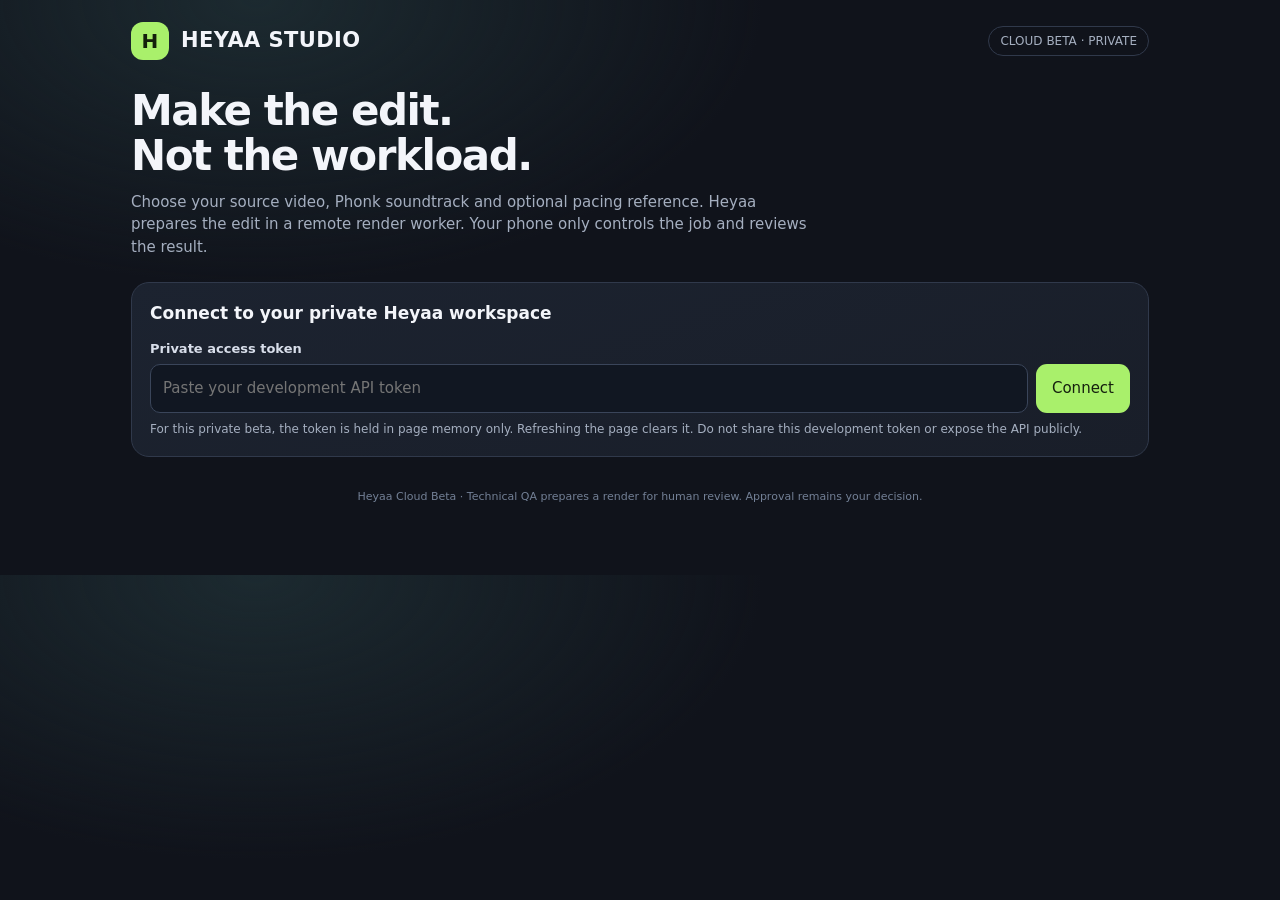
==== cloud/static/index.html @ 1ca710ea "feat(cloud): add responsive phone-first Studio interface" ====
<!doctype html>
<html lang="en">
<head>
<meta charset="utf-8">
<meta name="viewport" content="width=device-width, initial-scale=1, viewport-fit=cover">
<meta name="theme-color" content="#10131b">
<title>Heyaa Studio</title>
<style>
:root{color-scheme:dark;--bg:#10131b;--panel:#191e29;--panel2:#202737;--line:#30394b;--ink:#f3f5fa;--muted:#a5afc0;--accent:#a9f06b;--danger:#ff7777;--blue:#8dbbff}
*{box-sizing:border-box}body{margin:0;background:radial-gradient(ellipse at 20% 0,#1c2a30 0,transparent 35%),var(--bg);color:var(--ink);font:15px/1.5 system-ui,-apple-system,Segoe UI,sans-serif}
main{width:min(1050px,100%);margin:auto;padding:22px 16px 70px}.top{display:flex;align-items:center;justify-content:space-between;gap:12px;margin-bottom:28px}.brand{display:flex;align-items:center;gap:12px;font-weight:800;font-size:21px;letter-spacing:.02em}.mark{width:38px;height:38px;border-radius:12px;background:var(--accent);color:#14200c;display:grid;place-items:center;font-weight:900;font-size:20px}.tag{border:1px solid var(--line);border-radius:99px;padding:5px 11px;color:var(--muted);font-size:12px}
h1{font-size:clamp(28px,5vw,42px);line-height:1.08;margin:0 0 12px;letter-spacing:-.035em}.lead{color:var(--muted);max-width:680px;margin:0 0 24px}.grid{display:grid;grid-template-columns:repeat(2,minmax(0,1fr));gap:14px}.card{background:linear-gradient(160deg,#1c2330,var(--panel));border:1px solid var(--line);border-radius:18px;padding:18px;margin:14px 0}.card h2{margin:0 0 12px;font-size:17px}.full{grid-column:1/-1}
label{display:block;color:#d8deea;font-size:13px;font-weight:650;margin:11px 0 6px}input[type=text],input[type=password],select{width:100%;min-width:0;background:#111722;border:1px solid #3a455a;border-radius:10px;padding:12px;color:var(--ink);font:inherit}input[type=file]{width:100%;max-width:100%;border:1px dashed #526078;border-radius:10px;padding:10px;background:#121925;color:var(--muted)}input:focus,select:focus{outline:2px solid #a9f06b66;border-color:var(--accent)}.or{color:#69758a;font-size:11px;text-align:center;margin:7px 0}
button,.button{border:0;border-radius:11px;padding:11px 16px;background:var(--accent);color:#15200e;font-weight:800;font:inherit;cursor:pointer;text-decoration:none;display:inline-flex;align-items:center;justify-content:center;gap:8px}button:disabled{opacity:.5;cursor:not-allowed}.secondary{background:#2b3547;color:var(--ink);border:1px solid #46536b}.danger{background:#48282e;color:#ffd9dc;border:1px solid #75424a}.actions{display:flex;flex-wrap:wrap;gap:9px;margin-top:14px}.notice{display:none;padding:12px 14px;border:1px solid var(--line);border-radius:12px;margin:14px 0;background:#202737}.notice.error{display:block;border-color:#85434b;color:#ffd7d9;background:#301e25}.notice.ok{display:block;border-color:#547a43;color:#d9ffc8;background:#1f2b1b}.hint{font-size:12px;color:var(--muted);margin:7px 0 0}.status{display:inline-flex;align-items:center;border-radius:99px;padding:4px 9px;font-size:12px;background:#293347;color:#d4e0fa}.status.ready_for_review,.status.approved{background:#293d26;color:#d7ffc5}.status.failed,.status.cancelled{background:#492a30;color:#ffd8dc}.progress{height:5px;border-radius:9px;background:#30394b;overflow:hidden;margin:10px 0}.progress span{display:block;height:100%;background:var(--accent);width:0;transition:width .2s}
.event{padding:10px 0;border-bottom:1px solid #2b3444}.event:last-child{border:0}.eventtop{display:flex;justify-content:space-between;gap:8px;color:var(--muted);font-size:11px}.event strong{font-size:13px;color:var(--ink)}.event p{margin:3px 0 0;color:#b9c3d3;font-size:13px;overflow-wrap:anywhere}.jobs{display:grid;gap:8px}.jobrow{display:flex;justify-content:space-between;align-items:center;gap:12px;border:1px solid var(--line);border-radius:12px;background:#131a26;padding:10px 12px}.jobrow small{color:var(--muted);display:block}.tokenrow{display:flex;gap:8px}.tokenrow input{flex:1;min-width:0}.video{width:100%;max-height:65vh;background:#07090d;border-radius:14px;margin-top:12px}details{margin-top:14px}summary{cursor:pointer;color:var(--muted);font-size:13px}pre{white-space:pre-wrap;overflow-wrap:anywhere;max-height:240px;overflow:auto;color:#bcc8d8;background:#101620;padding:12px;border-radius:10px;font-size:11px}
#workspace{display:none}footer{color:#738096;font-size:11px;text-align:center;margin-top:32px}
@media(max-width:680px){main{padding:16px 12px 50px}.grid{grid-template-columns:1fr}.full{grid-column:auto}.card{padding:15px}.top{margin-bottom:22px}.tokenrow{flex-direction:column}.tokenrow button{width:100%}.actions button,.actions a{flex:1 1 auto}}
</style>
</head>
<body>
<main>
  <header class="top"><div class="brand"><div class="mark">H</div><span>HEYAA STUDIO</span></div><span class="tag">CLOUD BETA · PRIVATE</span></header>
  <section>
    <h1>Make the edit.<br>Not the workload.</h1>
    <p class="lead">Choose your source video, Phonk soundtrack and optional pacing reference. Heyaa prepares the edit in a remote render worker. Your phone only controls the job and reviews the result.</p>
  </section>
  <div id="notice" class="notice" role="status"></div>
  <section id="login" class="card">
    <h2>Connect to your private Heyaa workspace</h2>
    <label for="token">Private access token</label>
    <div class="tokenrow"><input id="token" type="password" autocomplete="current-password" placeholder="Paste your development API token"><button id="connect">Connect</button></div>
    <p class="hint">For this private beta, the token is held in page memory only. Refreshing the page clears it. Do not share this development token or expose the API publicly.</p>
  </section>
  <section id="workspace">
    <form id="jobForm">
      <div class="grid">
        <div class="card">
          <h2>01 · Source video</h2>
          <label for="videoFile">Choose a video file</label>
          <input id="videoFile" type="file" accept="video/mp4,video/quicktime,video/webm,video/x-matroska,.m4v">
          <div class="or">OR USE A LINK</div>
          <input id="videoUrl" type="text" placeholder="TikTok post or YouTube video URL" autocomplete="url">
        </div>
        <div class="card">
          <h2>02 · Music</h2>
          <label for="musicFile">Choose your soundtrack</label>
          <input id="musicFile" type="file" accept="audio/mpeg,audio/wav,audio/mp4,audio/aac,audio/flac,audio/ogg,.opus">
          <div class="or">OR USE A LINK</div>
          <input id="musicUrl" type="text" placeholder="YouTube or TikTok music source URL" autocomplete="url">
        </div>
        <div class="card">
          <h2>03 · Pacing reference <span class="tag">OPTIONAL</span></h2>
          <label for="referenceFile">Choose a reference edit</label>
          <input id="referenceFile" type="file" accept="video/mp4,video/quicktime,video/webm,video/x-matroska,.m4v">
          <div class="or">OR USE A LINK</div>
          <input id="referenceUrl" type="text" placeholder="YouTube or TikTok reference URL" autocomplete="url">
          <p class="hint">Heyaa measures shot timing. It does not copy reference frames or effects.</p>
        </div>
        <div class="card">
          <h2>04 · Edit settings</h2>
          <label for="layout">Vertical framing</label>
          <select id="layout"><option value="fill">Fill — full-screen crop</option><option value="blur_fit">Blur fit — preserve full frame</option></select>
          <p class="hint">The renderer uses the current project profile for duration, speed, freeze and audio settings.</p>
          <p class="hint">AI restoration is enabled only on a worker that has a verified hardware-backed Vulkan GPU.</p>
        </div>
      </div>
      <div class="card">
        <h2>Ready to create?</h2>
        <div id="uploadProgress" class="hint" aria-live="polite">Your files upload directly to private storage; Heyaa's API does not proxy the media.</div>
        <div class="progress"><span id="uploadBar"></span></div>
        <div class="actions"><button id="createJob" type="submit">Create edit <span aria-hidden="true">→</span></button><button id="refreshJobs" type="button" class="secondary">Refresh jobs</button><button id="logout" type="button" class="secondary">Disconnect</button></div>
      </div>
    </form>
    <div class="grid">
      <section class="card">
        <h2>Recent jobs</h2>
        <div id="jobs" class="jobs"><p class="hint">No jobs loaded.</p></div>
      </section>
      <section class="card">
        <h2>Selected job</h2>
        <div id="jobSummary"><p class="hint">Create an edit or select a recent job.</p></div>
        <div id="previewArea"></div>
        <div id="jobActions" class="actions"></div>
      </section>
      <section class="card full">
        <h2>Agent Room · Live pipeline events</h2>
        <div id="events"><p class="hint">The real worker events appear here as the job progresses.</p></div>
        <details><summary>Render log tail</summary><pre id="logTail">No render logs yet.</pre></details>
      </section>
    </div>
  </section>
  <footer>Heyaa Cloud Beta · Technical QA prepares a render for human review. Approval remains your decision.</footer>
</main>
<script>
(() => {
  let authToken = "";
  let selectedJob = "";
  let pollHandle = null;
  const $ = (id) => document.getElementById(id);
  const notice = $("notice");
  function showNotice(message, type="error") {
    notice.textContent = message;
    notice.className = "notice " + type;
  }
  function clearNotice() { notice.textContent = ""; notice.className = "notice"; }
  async function api(path, options={}) {
    const headers = new Headers(options.headers || {});
    headers.set("Authorization", "Bearer " + authToken);
    if (options.body && !(options.body instanceof FormData)) headers.set("Content-Type", "application/json");
    const response = await fetch(path, {...options, headers});
    const text = await response.text();
    let body = {};
    try { body = text ? JSON.parse(text) : {}; } catch (_) { body = {detail:text}; }
    if (!response.ok) throw new Error(body.detail || ("Request failed: " + response.status));
    return body;
  }
  function setBusy(busy, label) {
    $("createJob").disabled = busy;
    $("createJob").textContent = busy ? (label || "Working…") : "Create edit →";
  }
  function extMime(file, slot) {
    if (file.type) return file.type;
    const ext = file.name.split(".").pop().toLowerCase();
    const map = {
      mp4:"video/mp4",mov:"video/quicktime",mkv:"video/x-matroska",webm:"video/webm",m4v:"video/x-m4v",
      mp3:"audio/mpeg",wav:"audio/wav",m4a:"audio/mp4",aac:"audio/aac",flac:"audio/flac",ogg:"audio/ogg",opus:"audio/opus"
    };
    return map[ext] || (slot === "music" ? "audio/mpeg" : "video/mp4");
  }
  function xhrUpload(url, fields, file, onProgress) {
    return new Promise((resolve, reject) => {
      const form = new FormData();
      Object.entries(fields || {}).forEach(([key,value]) => form.append(key, value));
      form.append("file", file);
      const xhr = new XMLHttpRequest();
      xhr.open("POST", url);
      xhr.upload.onprogress = (event) => {
        if (event.lengthComputable) onProgress(Math.round(event.loaded / event.total * 100));
      };
      xhr.onload = () => xhr.status >= 200 && xhr.status < 300
        ? resolve() : reject(new Error("Private storage upload failed (" + xhr.status + ")."));
      xhr.onerror = () => reject(new Error("Network error while uploading to private storage."));
      xhr.send(form);
    });
  }
  async function mediaSource(slot, fileInput, urlInput, label) {
    const file = $(fileInput).files[0];
    const url = $(urlInput).value.trim();
    if (file && url) throw new Error("Choose either a file or a link for " + label + ", not both.");
    if (!file && !url) {
      if (slot === "reference") return null;
      throw new Error("Choose a source video and music track before creating an edit.");
    }
    if (url) return {url};
    $("uploadProgress").textContent = "Preparing secure " + label + " upload…";
    const contentType = extMime(file, slot);
    const sign = await api("/v1/uploads", {
      method:"POST",
      body:JSON.stringify({slot, filename:file.name, content_type:contentType, size_bytes:file.size})
    });
    await xhrUpload(sign.url, sign.fields, file, (pct) => {
      $("uploadProgress").textContent = "Uploading " + label + " · " + pct + "%";
      $("uploadBar").style.width = pct + "%";
    });
    return {object_key:sign.object_key};
  }
  function statusBadge(status) {
    const span = document.createElement("span");
    span.className = "status " + status;
    span.textContent = (status || "unknown").replaceAll("_"," ");
    return span;
  }
  function renderJobs(jobs) {
    const root = $("jobs"); root.replaceChildren();
    if (!jobs.length) { root.textContent = "No jobs yet."; return; }
    jobs.forEach(job => {
      const row = document.createElement("div"); row.className = "jobrow";
      const left = document.createElement("div");
      const id = document.createElement("strong"); id.textContent = job.job_id.slice(0,8);
      const small = document.createElement("small"); small.textContent = job.created_at ? new Date(job.created_at).toLocaleString() : "";
      left.append(id,small);
      const right = statusBadge(job.status);
      const button = document.createElement("button"); button.className = "secondary"; button.textContent = "Open";
      button.addEventListener("click", () => selectJob(job.job_id));
      row.append(left,right,button); root.append(row);
    });
  }
  async function loadJobs() {
    const data = await api("/v1/jobs");
    renderJobs(data.jobs || []);
  }
  function renderEvents(events) {
    const root = $("events"); root.replaceChildren();
    if (!events || !events.length) { root.textContent = "No pipeline events yet."; return; }
    events.slice(-50).reverse().forEach(item => {
      const row = document.createElement("div"); row.className = "event";
      const top = document.createElement("div"); top.className = "eventtop";
      const stage = document.createElement("strong"); stage.textContent = (item.stage || "event") + " · " + (item.status || "");
      const time = document.createElement("span"); time.textContent = item.timestamp ? new Date(item.timestamp).toLocaleTimeString() : "";
      const summary = document.createElement("p"); summary.textContent = item.summary || "";
      top.append(stage,time); row.append(top,summary); root.append(row);
    });
  }
  async function selectJob(jobId) {
    selectedJob = jobId;
    const job = await api("/v1/jobs/" + encodeURIComponent(jobId));
    $("jobSummary").replaceChildren(statusBadge(job.status));
    const description = document.createElement("p"); description.className = "hint";
    description.textContent = "Job " + job.job_id + (job.error ? " · " + job.error : "");
    $("jobSummary").append(description);
    renderEvents(job.progress || []);
    $("logTail").textContent = job.log_tail || "No render log yet.";
    $("previewArea").replaceChildren(); $("jobActions").replaceChildren();
    if (job.status === "ready_for_review" || job.status === "approved") {
      const preview = await api("/v1/jobs/" + encodeURIComponent(jobId) + "/preview");
      const video = document.createElement("video"); video.className = "video"; video.controls = true; video.playsInline = true; video.preload = "metadata"; video.src = preview.url;
      $("previewArea").append(video);
    }
    if (job.status === "ready_for_review") {
      const approve = document.createElement("button"); approve.textContent = "Approve this render";
      approve.addEventListener("click", async () => {
        approve.disabled = true;
        try { await api("/v1/jobs/" + encodeURIComponent(jobId) + "/approve", {method:"POST"}); await selectJob(jobId); await loadJobs(); showNotice("Render approved. Download is now available.","ok"); }
        catch (error) { showNotice(error.message); approve.disabled = false; }
      });
      $("jobActions").append(approve);
    }
    if (job.status === "approved") {
      const download = document.createElement("button"); download.textContent = "Download final video";
      download.addEventListener("click", async () => {
        download.disabled = true;
        try { const result = await api("/v1/jobs/" + encodeURIComponent(jobId) + "/download"); window.location.href = result.url; }
        catch (error) { showNotice(error.message); download.disabled = false; }
      });
      $("jobActions").append(download);
    }
    if (job.status === "queued" || job.status === "running" || job.status === "cancel_requested") {
      const cancel = document.createElement("button"); cancel.className = "danger"; cancel.textContent = "Cancel job";
      cancel.addEventListener("click", async () => { try { await api("/v1/jobs/" + encodeURIComponent(jobId) + "/cancel",{method:"POST"}); await selectJob(jobId); } catch(e) { showNotice(e.message); } });
      $("jobActions").append(cancel);
    }
    if (["queued","running","cancel_requested"].includes(job.status)) schedulePoll();
    else if (pollHandle) { clearTimeout(pollHandle); pollHandle = null; }
  }
  function schedulePoll() {
    if (pollHandle) clearTimeout(pollHandle);
    pollHandle = setTimeout(async () => {
      if (!selectedJob) return;
      try { await selectJob(selectedJob); await loadJobs(); }
      catch(error) { showNotice(error.message); }
    }, 3500);
  }
  $("connect").addEventListener("click", async () => {
    const value = $("token").value.trim();
    if (!value) { showNotice("Paste your private API token to connect."); return; }
    authToken = value;
    $("connect").disabled = true;
    try {
      await loadJobs();
      $("token").value = "";
      $("login").style.display = "none";
      $("workspace").style.display = "block";
      clearNotice();
    } catch(error) {
      authToken = "";
      showNotice(error.message);
    } finally { $("connect").disabled = false; }
  });
  $("jobForm").addEventListener("submit", async (event) => {
    event.preventDefault(); clearNotice(); setBusy(true,"Preparing uploads…"); $("uploadBar").style.width="0%";
    try {
      const video = await mediaSource("video","videoFile","videoUrl","source video");
      const music = await mediaSource("music","musicFile","musicUrl","music");
      const reference = await mediaSource("reference","referenceFile","referenceUrl","reference");
      $("uploadProgress").textContent = "Queueing render job…";
      const job = await api("/v1/jobs",{
        method:"POST",
        body:JSON.stringify({video,music,reference,layout_mode:$("layout").value,ai_upscale_enabled:false})
      });
      selectedJob = job.job_id;
      await loadJobs(); await selectJob(job.job_id);
      $("uploadProgress").textContent = "Job queued. Follow the Agent Room for live progress.";
      showNotice("Your render job was queued successfully.","ok");
    } catch(error) { showNotice(error.message); }
    finally { setBusy(false); }
  });
  $("refreshJobs").addEventListener("click", async () => { try { await loadJobs(); if(selectedJob) await selectJob(selectedJob); } catch(e) { showNotice(e.message); } });
  $("logout").addEventListener("click", () => {
    authToken = ""; selectedJob = "";
    if (pollHandle) clearTimeout(pollHandle); pollHandle = null;
    $("workspace").style.display = "none"; $("login").style.display = "block";
    $("jobs").replaceChildren(); $("events").replaceChildren(); $("previewArea").replaceChildren();
    showNotice("Disconnected. The access token was cleared from page memory.","ok");
  });
})();
</script>
</body>
</html>
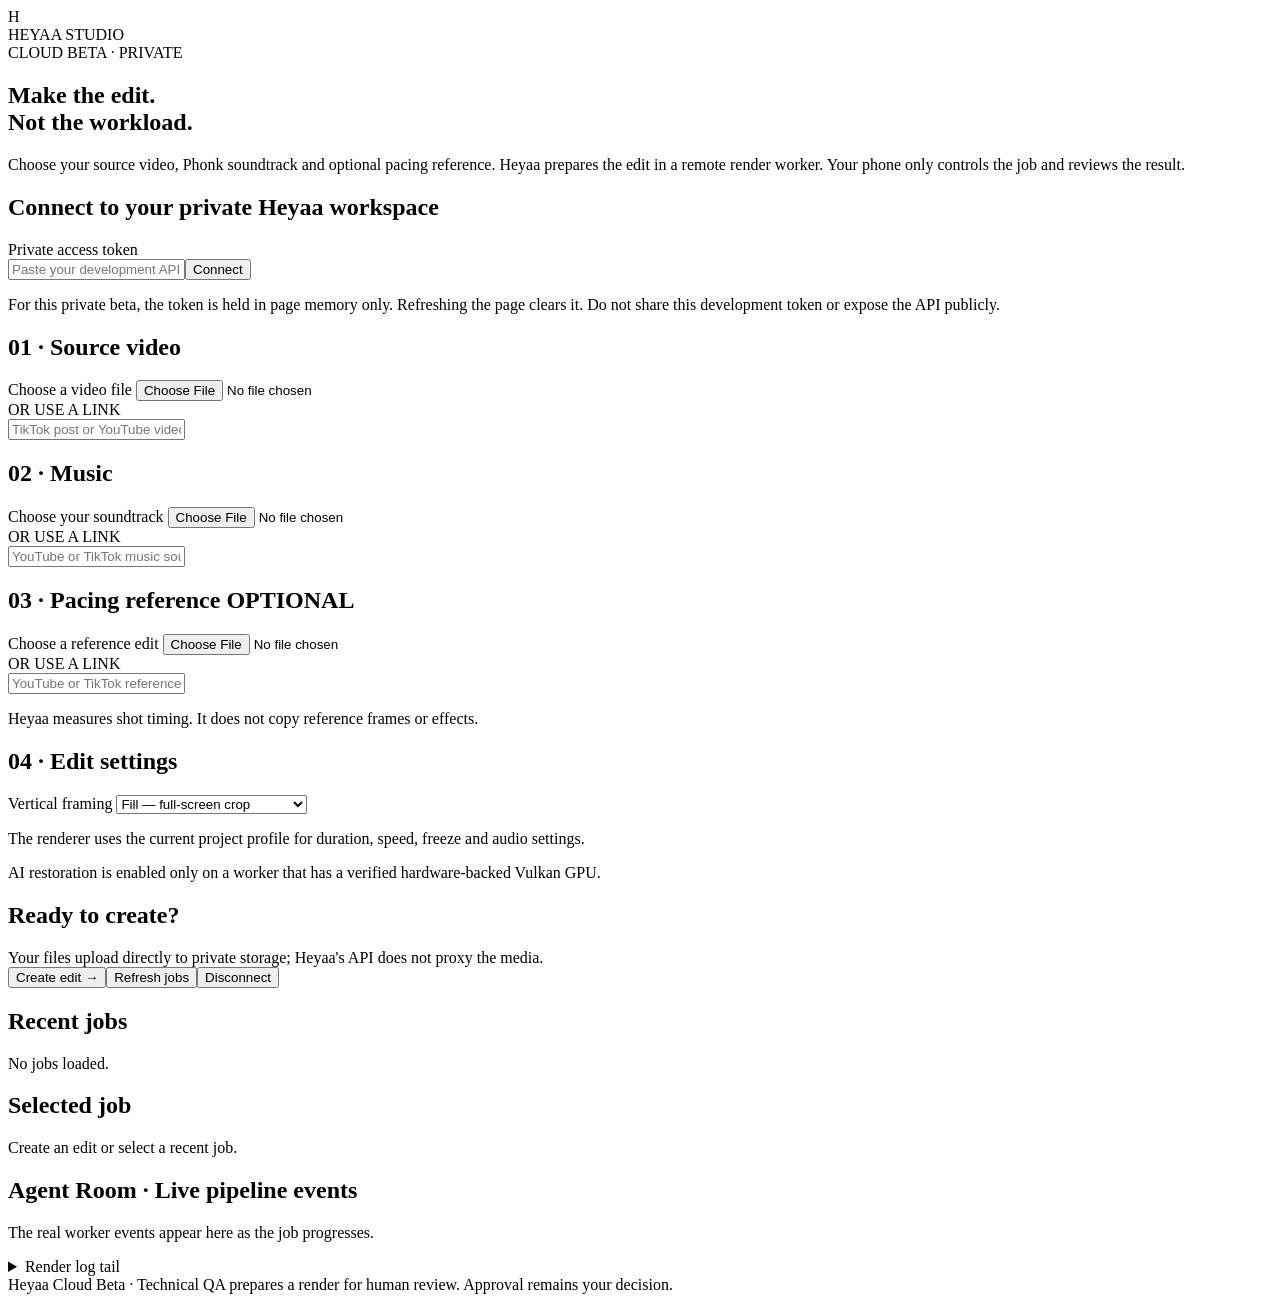
==== commit 4d8ca71d: "security(cloud): load same-origin Studio assets" ====
--- a/cloud/static/index.html
+++ b/cloud/static/index.html
@@ -5,17 +5,7 @@
 <meta name="viewport" content="width=device-width, initial-scale=1, viewport-fit=cover">
 <meta name="theme-color" content="#10131b">
 <title>Heyaa Studio</title>
-<style>
-:root{color-scheme:dark;--bg:#10131b;--panel:#191e29;--panel2:#202737;--line:#30394b;--ink:#f3f5fa;--muted:#a5afc0;--accent:#a9f06b;--danger:#ff7777;--blue:#8dbbff}
-*{box-sizing:border-box}body{margin:0;background:radial-gradient(ellipse at 20% 0,#1c2a30 0,transparent 35%),var(--bg);color:var(--ink);font:15px/1.5 system-ui,-apple-system,Segoe UI,sans-serif}
-main{width:min(1050px,100%);margin:auto;padding:22px 16px 70px}.top{display:flex;align-items:center;justify-content:space-between;gap:12px;margin-bottom:28px}.brand{display:flex;align-items:center;gap:12px;font-weight:800;font-size:21px;letter-spacing:.02em}.mark{width:38px;height:38px;border-radius:12px;background:var(--accent);color:#14200c;display:grid;place-items:center;font-weight:900;font-size:20px}.tag{border:1px solid var(--line);border-radius:99px;padding:5px 11px;color:var(--muted);font-size:12px}
-h1{font-size:clamp(28px,5vw,42px);line-height:1.08;margin:0 0 12px;letter-spacing:-.035em}.lead{color:var(--muted);max-width:680px;margin:0 0 24px}.grid{display:grid;grid-template-columns:repeat(2,minmax(0,1fr));gap:14px}.card{background:linear-gradient(160deg,#1c2330,var(--panel));border:1px solid var(--line);border-radius:18px;padding:18px;margin:14px 0}.card h2{margin:0 0 12px;font-size:17px}.full{grid-column:1/-1}
-label{display:block;color:#d8deea;font-size:13px;font-weight:650;margin:11px 0 6px}input[type=text],input[type=password],select{width:100%;min-width:0;background:#111722;border:1px solid #3a455a;border-radius:10px;padding:12px;color:var(--ink);font:inherit}input[type=file]{width:100%;max-width:100%;border:1px dashed #526078;border-radius:10px;padding:10px;background:#121925;color:var(--muted)}input:focus,select:focus{outline:2px solid #a9f06b66;border-color:var(--accent)}.or{color:#69758a;font-size:11px;text-align:center;margin:7px 0}
-button,.button{border:0;border-radius:11px;padding:11px 16px;background:var(--accent);color:#15200e;font-weight:800;font:inherit;cursor:pointer;text-decoration:none;display:inline-flex;align-items:center;justify-content:center;gap:8px}button:disabled{opacity:.5;cursor:not-allowed}.secondary{background:#2b3547;color:var(--ink);border:1px solid #46536b}.danger{background:#48282e;color:#ffd9dc;border:1px solid #75424a}.actions{display:flex;flex-wrap:wrap;gap:9px;margin-top:14px}.notice{display:none;padding:12px 14px;border:1px solid var(--line);border-radius:12px;margin:14px 0;background:#202737}.notice.error{display:block;border-color:#85434b;color:#ffd7d9;background:#301e25}.notice.ok{display:block;border-color:#547a43;color:#d9ffc8;background:#1f2b1b}.hint{font-size:12px;color:var(--muted);margin:7px 0 0}.status{display:inline-flex;align-items:center;border-radius:99px;padding:4px 9px;font-size:12px;background:#293347;color:#d4e0fa}.status.ready_for_review,.status.approved{background:#293d26;color:#d7ffc5}.status.failed,.status.cancelled{background:#492a30;color:#ffd8dc}.progress{height:5px;border-radius:9px;background:#30394b;overflow:hidden;margin:10px 0}.progress span{display:block;height:100%;background:var(--accent);width:0;transition:width .2s}
-.event{padding:10px 0;border-bottom:1px solid #2b3444}.event:last-child{border:0}.eventtop{display:flex;justify-content:space-between;gap:8px;color:var(--muted);font-size:11px}.event strong{font-size:13px;color:var(--ink)}.event p{margin:3px 0 0;color:#b9c3d3;font-size:13px;overflow-wrap:anywhere}.jobs{display:grid;gap:8px}.jobrow{display:flex;justify-content:space-between;align-items:center;gap:12px;border:1px solid var(--line);border-radius:12px;background:#131a26;padding:10px 12px}.jobrow small{color:var(--muted);display:block}.tokenrow{display:flex;gap:8px}.tokenrow input{flex:1;min-width:0}.video{width:100%;max-height:65vh;background:#07090d;border-radius:14px;margin-top:12px}details{margin-top:14px}summary{cursor:pointer;color:var(--muted);font-size:13px}pre{white-space:pre-wrap;overflow-wrap:anywhere;max-height:240px;overflow:auto;color:#bcc8d8;background:#101620;padding:12px;border-radius:10px;font-size:11px}
-#workspace{display:none}footer{color:#738096;font-size:11px;text-align:center;margin-top:32px}
-@media(max-width:680px){main{padding:16px 12px 50px}.grid{grid-template-columns:1fr}.full{grid-column:auto}.card{padding:15px}.top{margin-bottom:22px}.tokenrow{flex-direction:column}.tokenrow button{width:100%}.actions button,.actions a{flex:1 1 auto}}
-</style>
+<link rel="stylesheet" href="/static/app.css">
 </head>
 <body>
 <main>
@@ -91,208 +81,6 @@
   </section>
   <footer>Heyaa Cloud Beta · Technical QA prepares a render for human review. Approval remains your decision.</footer>
 </main>
-<script>
-(() => {
-  let authToken = "";
-  let selectedJob = "";
-  let pollHandle = null;
-  const $ = (id) => document.getElementById(id);
-  const notice = $("notice");
-  function showNotice(message, type="error") {
-    notice.textContent = message;
-    notice.className = "notice " + type;
-  }
-  function clearNotice() { notice.textContent = ""; notice.className = "notice"; }
-  async function api(path, options={}) {
-    const headers = new Headers(options.headers || {});
-    headers.set("Authorization", "Bearer " + authToken);
-    if (options.body && !(options.body instanceof FormData)) headers.set("Content-Type", "application/json");
-    const response = await fetch(path, {...options, headers});
-    const text = await response.text();
-    let body = {};
-    try { body = text ? JSON.parse(text) : {}; } catch (_) { body = {detail:text}; }
-    if (!response.ok) throw new Error(body.detail || ("Request failed: " + response.status));
-    return body;
-  }
-  function setBusy(busy, label) {
-    $("createJob").disabled = busy;
-    $("createJob").textContent = busy ? (label || "Working…") : "Create edit →";
-  }
-  function extMime(file, slot) {
-    if (file.type) return file.type;
-    const ext = file.name.split(".").pop().toLowerCase();
-    const map = {
-      mp4:"video/mp4",mov:"video/quicktime",mkv:"video/x-matroska",webm:"video/webm",m4v:"video/x-m4v",
-      mp3:"audio/mpeg",wav:"audio/wav",m4a:"audio/mp4",aac:"audio/aac",flac:"audio/flac",ogg:"audio/ogg",opus:"audio/opus"
-    };
-    return map[ext] || (slot === "music" ? "audio/mpeg" : "video/mp4");
-  }
-  function xhrUpload(url, fields, file, onProgress) {
-    return new Promise((resolve, reject) => {
-      const form = new FormData();
-      Object.entries(fields || {}).forEach(([key,value]) => form.append(key, value));
-      form.append("file", file);
-      const xhr = new XMLHttpRequest();
-      xhr.open("POST", url);
-      xhr.upload.onprogress = (event) => {
-        if (event.lengthComputable) onProgress(Math.round(event.loaded / event.total * 100));
-      };
-      xhr.onload = () => xhr.status >= 200 && xhr.status < 300
-        ? resolve() : reject(new Error("Private storage upload failed (" + xhr.status + ")."));
-      xhr.onerror = () => reject(new Error("Network error while uploading to private storage."));
-      xhr.send(form);
-    });
-  }
-  async function mediaSource(slot, fileInput, urlInput, label) {
-    const file = $(fileInput).files[0];
-    const url = $(urlInput).value.trim();
-    if (file && url) throw new Error("Choose either a file or a link for " + label + ", not both.");
-    if (!file && !url) {
-      if (slot === "reference") return null;
-      throw new Error("Choose a source video and music track before creating an edit.");
-    }
-    if (url) return {url};
-    $("uploadProgress").textContent = "Preparing secure " + label + " upload…";
-    const contentType = extMime(file, slot);
-    const sign = await api("/v1/uploads", {
-      method:"POST",
-      body:JSON.stringify({slot, filename:file.name, content_type:contentType, size_bytes:file.size})
-    });
-    await xhrUpload(sign.url, sign.fields, file, (pct) => {
-      $("uploadProgress").textContent = "Uploading " + label + " · " + pct + "%";
-      $("uploadBar").style.width = pct + "%";
-    });
-    return {object_key:sign.object_key};
-  }
-  function statusBadge(status) {
-    const span = document.createElement("span");
-    span.className = "status " + status;
-    span.textContent = (status || "unknown").replaceAll("_"," ");
-    return span;
-  }
-  function renderJobs(jobs) {
-    const root = $("jobs"); root.replaceChildren();
-    if (!jobs.length) { root.textContent = "No jobs yet."; return; }
-    jobs.forEach(job => {
-      const row = document.createElement("div"); row.className = "jobrow";
-      const left = document.createElement("div");
-      const id = document.createElement("strong"); id.textContent = job.job_id.slice(0,8);
-      const small = document.createElement("small"); small.textContent = job.created_at ? new Date(job.created_at).toLocaleString() : "";
-      left.append(id,small);
-      const right = statusBadge(job.status);
-      const button = document.createElement("button"); button.className = "secondary"; button.textContent = "Open";
-      button.addEventListener("click", () => selectJob(job.job_id));
-      row.append(left,right,button); root.append(row);
-    });
-  }
-  async function loadJobs() {
-    const data = await api("/v1/jobs");
-    renderJobs(data.jobs || []);
-  }
-  function renderEvents(events) {
-    const root = $("events"); root.replaceChildren();
-    if (!events || !events.length) { root.textContent = "No pipeline events yet."; return; }
-    events.slice(-50).reverse().forEach(item => {
-      const row = document.createElement("div"); row.className = "event";
-      const top = document.createElement("div"); top.className = "eventtop";
-      const stage = document.createElement("strong"); stage.textContent = (item.stage || "event") + " · " + (item.status || "");
-      const time = document.createElement("span"); time.textContent = item.timestamp ? new Date(item.timestamp).toLocaleTimeString() : "";
-      const summary = document.createElement("p"); summary.textContent = item.summary || "";
-      top.append(stage,time); row.append(top,summary); root.append(row);
-    });
-  }
-  async function selectJob(jobId) {
-    selectedJob = jobId;
-    const job = await api("/v1/jobs/" + encodeURIComponent(jobId));
-    $("jobSummary").replaceChildren(statusBadge(job.status));
-    const description = document.createElement("p"); description.className = "hint";
-    description.textContent = "Job " + job.job_id + (job.error ? " · " + job.error : "");
-    $("jobSummary").append(description);
-    renderEvents(job.progress || []);
-    $("logTail").textContent = job.log_tail || "No render log yet.";
-    $("previewArea").replaceChildren(); $("jobActions").replaceChildren();
-    if (job.status === "ready_for_review" || job.status === "approved") {
-      const preview = await api("/v1/jobs/" + encodeURIComponent(jobId) + "/preview");
-      const video = document.createElement("video"); video.className = "video"; video.controls = true; video.playsInline = true; video.preload = "metadata"; video.src = preview.url;
-      $("previewArea").append(video);
-    }
-    if (job.status === "ready_for_review") {
-      const approve = document.createElement("button"); approve.textContent = "Approve this render";
-      approve.addEventListener("click", async () => {
-        approve.disabled = true;
-        try { await api("/v1/jobs/" + encodeURIComponent(jobId) + "/approve", {method:"POST"}); await selectJob(jobId); await loadJobs(); showNotice("Render approved. Download is now available.","ok"); }
-        catch (error) { showNotice(error.message); approve.disabled = false; }
-      });
-      $("jobActions").append(approve);
-    }
-    if (job.status === "approved") {
-      const download = document.createElement("button"); download.textContent = "Download final video";
-      download.addEventListener("click", async () => {
-        download.disabled = true;
-        try { const result = await api("/v1/jobs/" + encodeURIComponent(jobId) + "/download"); window.location.href = result.url; }
-        catch (error) { showNotice(error.message); download.disabled = false; }
-      });
-      $("jobActions").append(download);
-    }
-    if (job.status === "queued" || job.status === "running" || job.status === "cancel_requested") {
-      const cancel = document.createElement("button"); cancel.className = "danger"; cancel.textContent = "Cancel job";
-      cancel.addEventListener("click", async () => { try { await api("/v1/jobs/" + encodeURIComponent(jobId) + "/cancel",{method:"POST"}); await selectJob(jobId); } catch(e) { showNotice(e.message); } });
-      $("jobActions").append(cancel);
-    }
-    if (["queued","running","cancel_requested"].includes(job.status)) schedulePoll();
-    else if (pollHandle) { clearTimeout(pollHandle); pollHandle = null; }
-  }
-  function schedulePoll() {
-    if (pollHandle) clearTimeout(pollHandle);
-    pollHandle = setTimeout(async () => {
-      if (!selectedJob) return;
-      try { await selectJob(selectedJob); await loadJobs(); }
-      catch(error) { showNotice(error.message); }
-    }, 3500);
-  }
-  $("connect").addEventListener("click", async () => {
-    const value = $("token").value.trim();
-    if (!value) { showNotice("Paste your private API token to connect."); return; }
-    authToken = value;
-    $("connect").disabled = true;
-    try {
-      await loadJobs();
-      $("token").value = "";
-      $("login").style.display = "none";
-      $("workspace").style.display = "block";
-      clearNotice();
-    } catch(error) {
-      authToken = "";
-      showNotice(error.message);
-    } finally { $("connect").disabled = false; }
-  });
-  $("jobForm").addEventListener("submit", async (event) => {
-    event.preventDefault(); clearNotice(); setBusy(true,"Preparing uploads…"); $("uploadBar").style.width="0%";
-    try {
-      const video = await mediaSource("video","videoFile","videoUrl","source video");
-      const music = await mediaSource("music","musicFile","musicUrl","music");
-      const reference = await mediaSource("reference","referenceFile","referenceUrl","reference");
-      $("uploadProgress").textContent = "Queueing render job…";
-      const job = await api("/v1/jobs",{
-        method:"POST",
-        body:JSON.stringify({video,music,reference,layout_mode:$("layout").value,ai_upscale_enabled:false})
-      });
-      selectedJob = job.job_id;
-      await loadJobs(); await selectJob(job.job_id);
-      $("uploadProgress").textContent = "Job queued. Follow the Agent Room for live progress.";
-      showNotice("Your render job was queued successfully.","ok");
-    } catch(error) { showNotice(error.message); }
-    finally { setBusy(false); }
-  });
-  $("refreshJobs").addEventListener("click", async () => { try { await loadJobs(); if(selectedJob) await selectJob(selectedJob); } catch(e) { showNotice(e.message); } });
-  $("logout").addEventListener("click", () => {
-    authToken = ""; selectedJob = "";
-    if (pollHandle) clearTimeout(pollHandle); pollHandle = null;
-    $("workspace").style.display = "none"; $("login").style.display = "block";
-    $("jobs").replaceChildren(); $("events").replaceChildren(); $("previewArea").replaceChildren();
-    showNotice("Disconnected. The access token was cleared from page memory.","ok");
-  });
-})();
-</script>
+<script src="/static/app.js" defer></script>
 </body>
 </html>
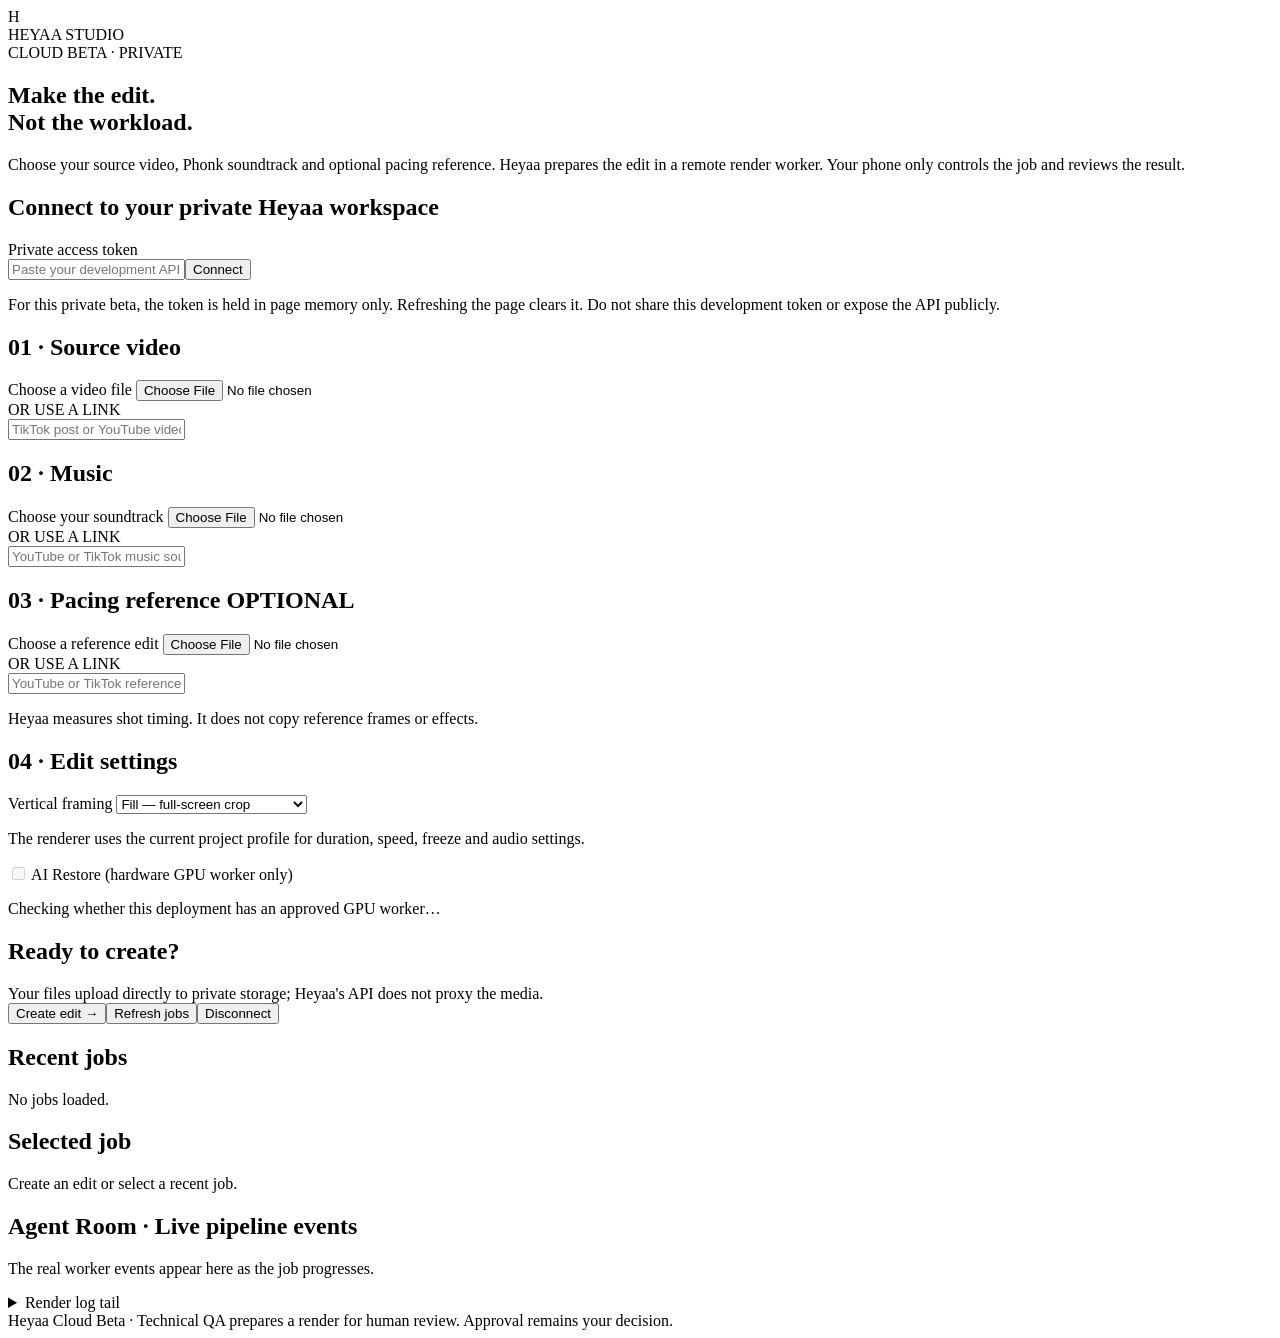
==== commit d0441453: "feat(cloud): show hardware-gated AI restore option" ====
--- a/cloud/static/index.html
+++ b/cloud/static/index.html
@@ -51,7 +51,8 @@
           <label for="layout">Vertical framing</label>
           <select id="layout"><option value="fill">Fill — full-screen crop</option><option value="blur_fit">Blur fit — preserve full frame</option></select>
           <p class="hint">The renderer uses the current project profile for duration, speed, freeze and audio settings.</p>
-          <p class="hint">AI restoration is enabled only on a worker that has a verified hardware-backed Vulkan GPU.</p>
+          <label class="hint" for="aiUpscale"><input id="aiUpscale" type="checkbox" disabled> AI Restore (hardware GPU worker only)</label>
+          <p id="aiHint" class="hint">Checking whether this deployment has an approved GPU worker…</p>
         </div>
       </div>
       <div class="card">
